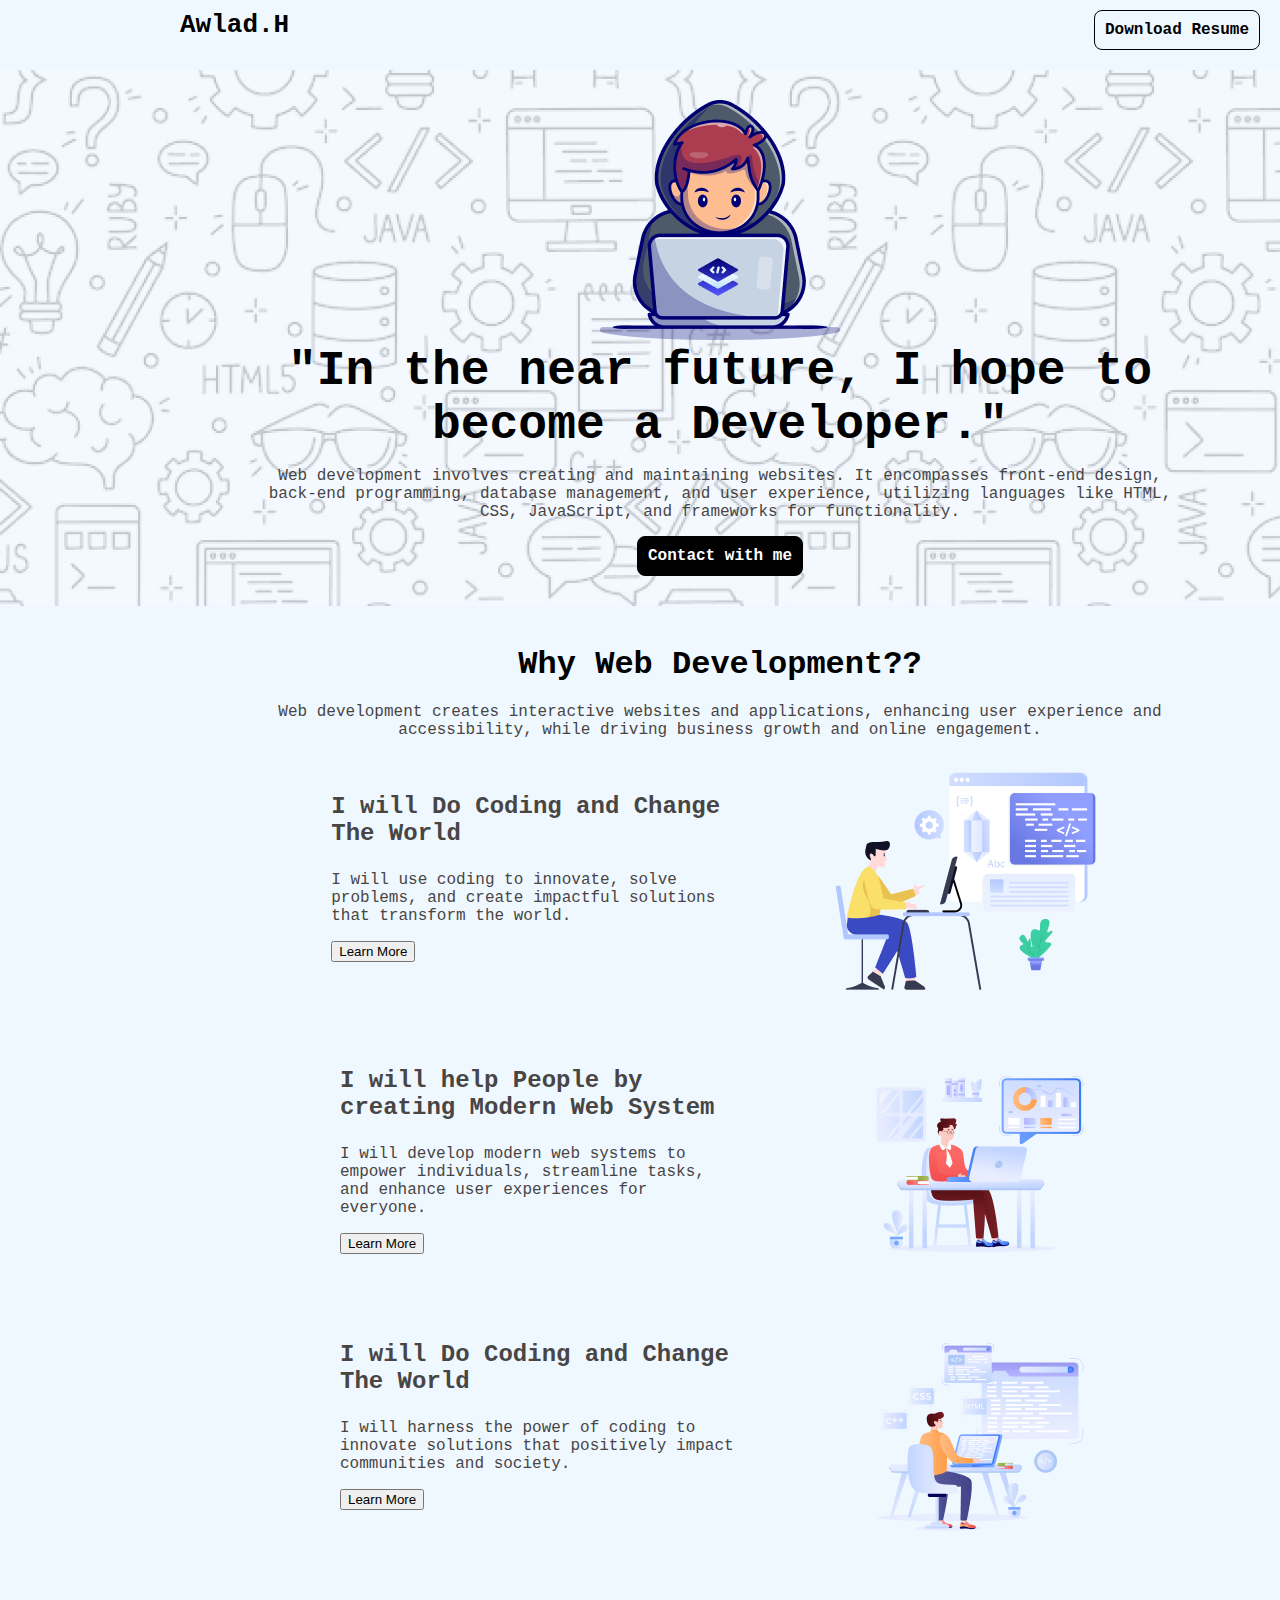
==== index.html @ ae124058 "WhyWebDevelopment complete" ====
<!DOCTYPE html>
<html lang="en">

<head>
    <meta charset="UTF-8">
    <meta name="viewport" content="width=device-width, initial-scale=1.0">
    <link rel="stylesheet" href="style.css">
    <link rel="icon" type="x-icon" href="assets/Group.png">
    <title>Challange Begin</title>
</head>

<body>
    <!-- Nav bar start -->
    <nav>
        <div class="awlad">
            Awlad.H
        </div>
        <div>
            <button class="down-res">
                Download Resume
            </button>
        </div>
    </nav>
    <!-- Navbar end -->
    <!-- Banner section start -->
    <section class="banner">
        <div>
            <img src="assets/Group.png" alt="A boy with a laptop">
        </div>
        <div class="text">
            <div class="future">
                "In the near future, I hope to become a Developer."
            </div>
            <br>
            <div class="description">
                Web development involves creating and maintaining websites. It encompasses front-end design, back-end
                programming, database management, and user experience, utilizing languages like HTML, CSS, JavaScript,
                and frameworks for functionality.
            </div>
            <br>
            <div>
                <button class="con-btn">
                    <a href="#">
                        Contact with me
                    </a>
                </button>
            </div>
        </div>
    </section>
    <!-- Banner section end -->

    <!-- Why Web Development?? start -->
    <section class="WhyWebDevelopment">
        <div class="textOne">
            <div class="wwd">
                Why Web Development??
            </div>
            <div class="wwd-desc">
                Web development creates interactive websites and applications, enhancing user experience and
                accessibility, while driving business growth and online engagement.
            </div>
        </div>
        <div class="titleCard">
            <div class="textCard">
                <p class="title-text1">
                    I will Do Coding and Change The World
                </p>
                <p class="title-text2">
                    I will use coding to innovate, solve problems, and create impactful solutions that transform the
                    world.
                </p>
                <button>
                    Learn More
                </button>
            </div>
            <div>
                <img src="assets/Layer_1.png" alt="">
            </div>
        </div>
        <div class="titleCard">
            <div class="textCard">
                <p class="title-text1">
                    I will help People by creating Modern Web System
                </p>
                <p class="title-text2">
                    I will develop modern web systems to empower individuals, streamline tasks, and enhance user
                    experiences for everyone.
                </p>
                <button>
                    Learn More
                </button>
            </div>
            <div>
                <img src="assets/Group 3.png" alt="">
            </div>
        </div>
        <div class="titleCard">
            <div class="textCard">
                <p class="title-text1">
                    I will Do Coding and Change The World
                </p>
                <p class="title-text2">
                    I will harness the power of coding to innovate solutions that positively impact communities and
                    society.
                </p>
                <button>
                    Learn More
                </button>
            </div>
            <div>
                <img src="assets/Group 4.png" alt="">
            </div>
        </div>
    </section>
    <!-- Why Web Development?? end -->

</body>

</html>
---- style.css ----
/* font family */
@import url('https://fonts.googleapis.com/css2?family=Azeret+Mono:ital,wght@0,100..900;1,100..900&display=swap');

body {
    background-color: aliceblue;
    margin: auto;
    width: 1440px;
    height: auto;
    font-family: monospace;
    color: rgb(72, 69, 69);

}
a{
    text-decoration: none;
    color: white;
}


/* Nav start */
nav {
    padding-top: 10px;
    padding-bottom: 10px;
    width: 1080px;
    height: 50px;
    display: flex;
    justify-content: space-between;
    justify-self: center;
    margin: auto;
}
.awlad {
    font-family: monospace;
    font-weight: 800;
    font-size: xx-large;
    color: black;
}
.down-res {
    border: none;
    font-family: monospace;
    font-weight: 600;
    font-size: large;
    background: none;
    border: 1px solid black;
    padding: 10px;
    border-radius: 8px;
}


/* bannet start */
.banner{
    background: url(assets/Hero-bg.png);
    text-align: center;
    padding: 30px;
}
.future{
    font-weight: 800;
    font-size: 48px;
    color: black;
}
.description{
    font-size: 16px;
    font-weight: 400;
}
.text{
    padding-left: 220px;
    padding-right: 220px;
    font-family: monospace;
}
.con-btn{
    font-family: monospace;
    font-weight: 600;
    font-size: large;
    background: black;
    border: 1px solid black;
    padding: 10px;
    border-radius: 8px;
    color: white;
}


/* Why Web Development start*/
.WhyWebDevelopment{
    text-align: center;
    padding: 40px;
}
.wwd{
    font-weight: 900;
    font-size: 32px;
    color: black;
}
.wwd-desc{
    font-size: 16px;
    font-weight: 400;
    padding-top: 20px;
    padding-left: 220px;
    padding-right: 220px;
}
.titleCard{
    display: flex;
    justify-content: space-around;
    padding-top: 30px;
    padding-left: 240px;
    padding-right: 240px;
}
.textCard{
    width: 400px;
    text-align: start;
}
.title-text1{
    font-size: 24px;
    font-weight: bold;
}
.title-text2{
    font-weight: 400;
    font-size: 16px;
}


/*  */
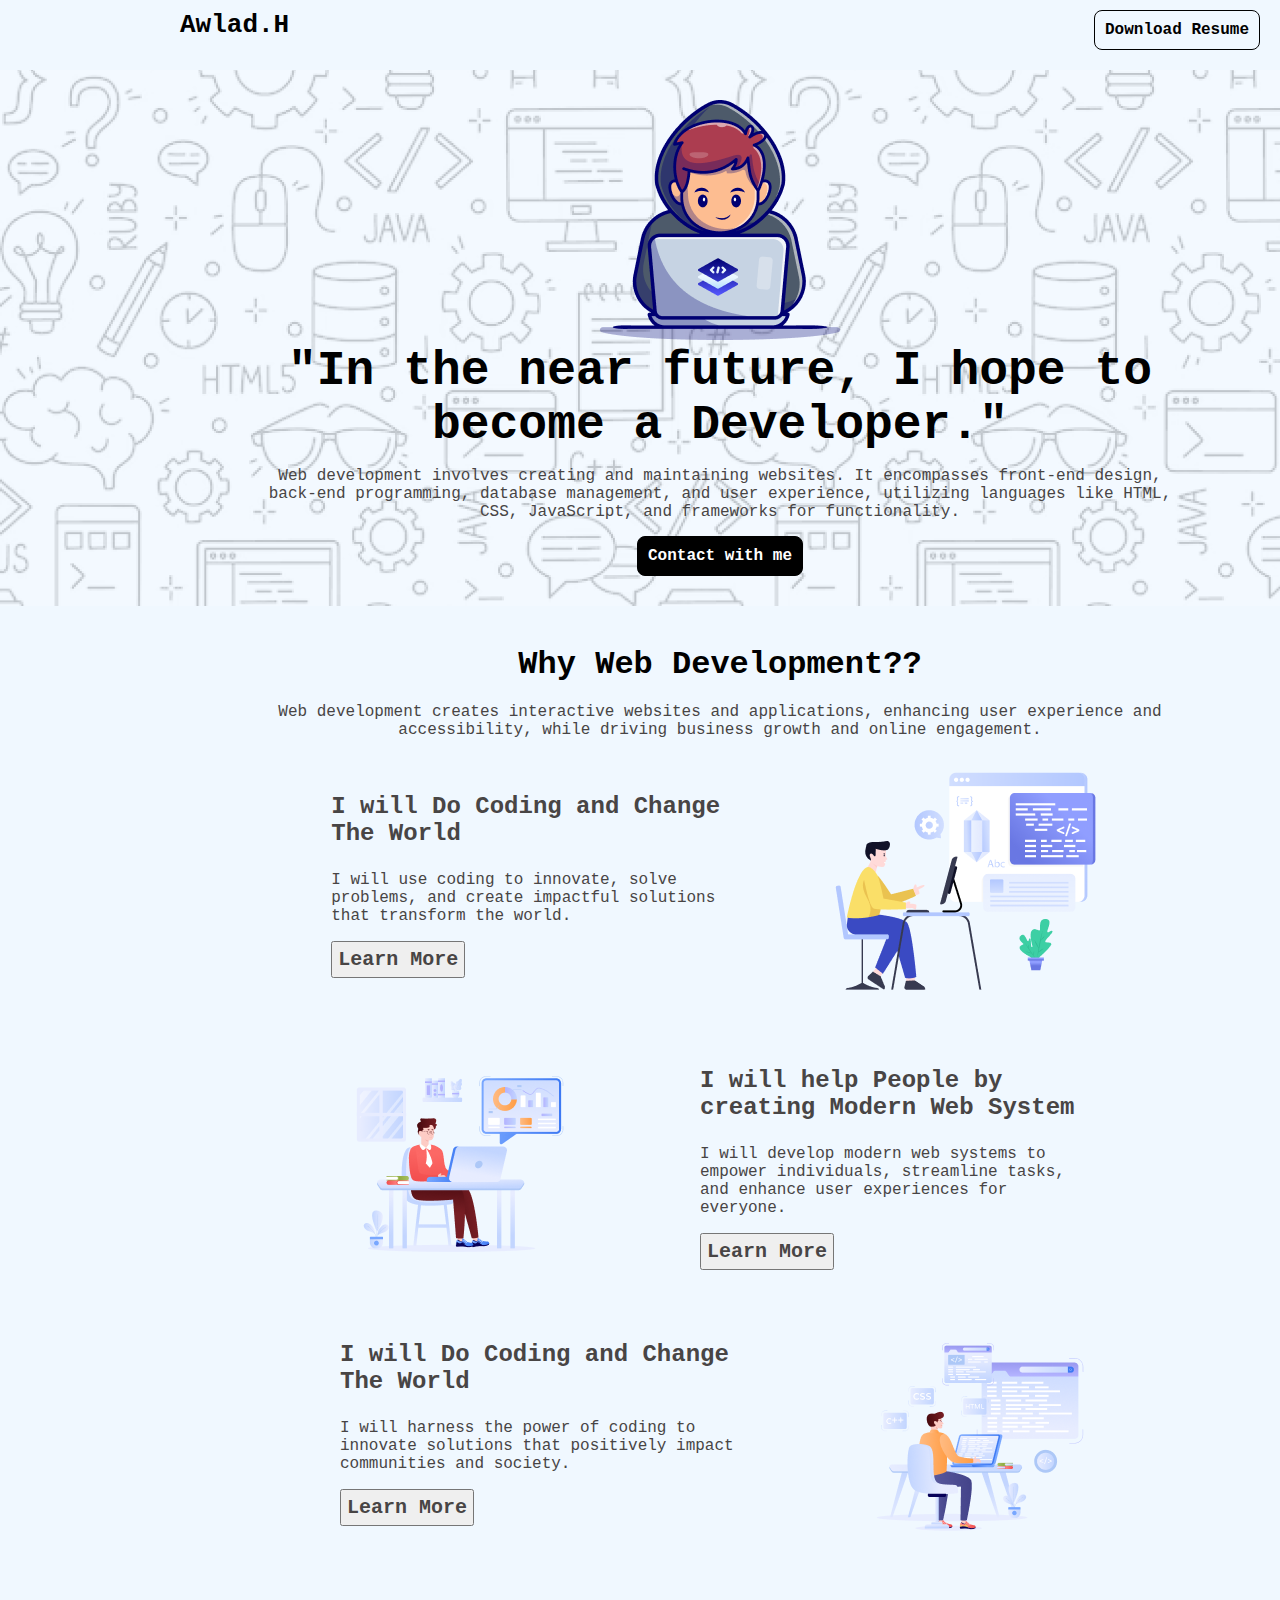
==== commit 9d2871bc: "WhyWebDevelopment complete" ====
--- a/index.html
+++ b/index.html
@@ -69,7 +69,7 @@
                     I will use coding to innovate, solve problems, and create impactful solutions that transform the
                     world.
                 </p>
-                <button>
+                <button class="learnMore">
                     Learn More
                 </button>
             </div>
@@ -78,6 +78,9 @@
             </div>
         </div>
         <div class="titleCard">
+            <div>
+                <img src="assets/Group 3.png" alt="">
+            </div>
             <div class="textCard">
                 <p class="title-text1">
                     I will help People by creating Modern Web System
@@ -86,12 +89,9 @@
                     I will develop modern web systems to empower individuals, streamline tasks, and enhance user
                     experiences for everyone.
                 </p>
-                <button>
+                <button class="learnMore">
                     Learn More
                 </button>
-            </div>
-            <div>
-                <img src="assets/Group 3.png" alt="">
             </div>
         </div>
         <div class="titleCard">
@@ -103,7 +103,7 @@
                     I will harness the power of coding to innovate solutions that positively impact communities and
                     society.
                 </p>
-                <button>
+                <button class="learnMore">
                     Learn More
                 </button>
             </div>
--- a/style.css
+++ b/style.css
@@ -8,7 +8,6 @@
     height: auto;
     font-family: monospace;
     color: rgb(72, 69, 69);
-
 }
 a{
     text-decoration: none;
@@ -113,6 +112,13 @@
     font-weight: 400;
     font-size: 16px;
 }
+.learnMore{
+    padding: 5px;
+    font-size: 20px;
+    font-weight: 600;
+    color: rgb(72, 69, 69);
+    font-family: monospace;
+}
 
 
 /*  */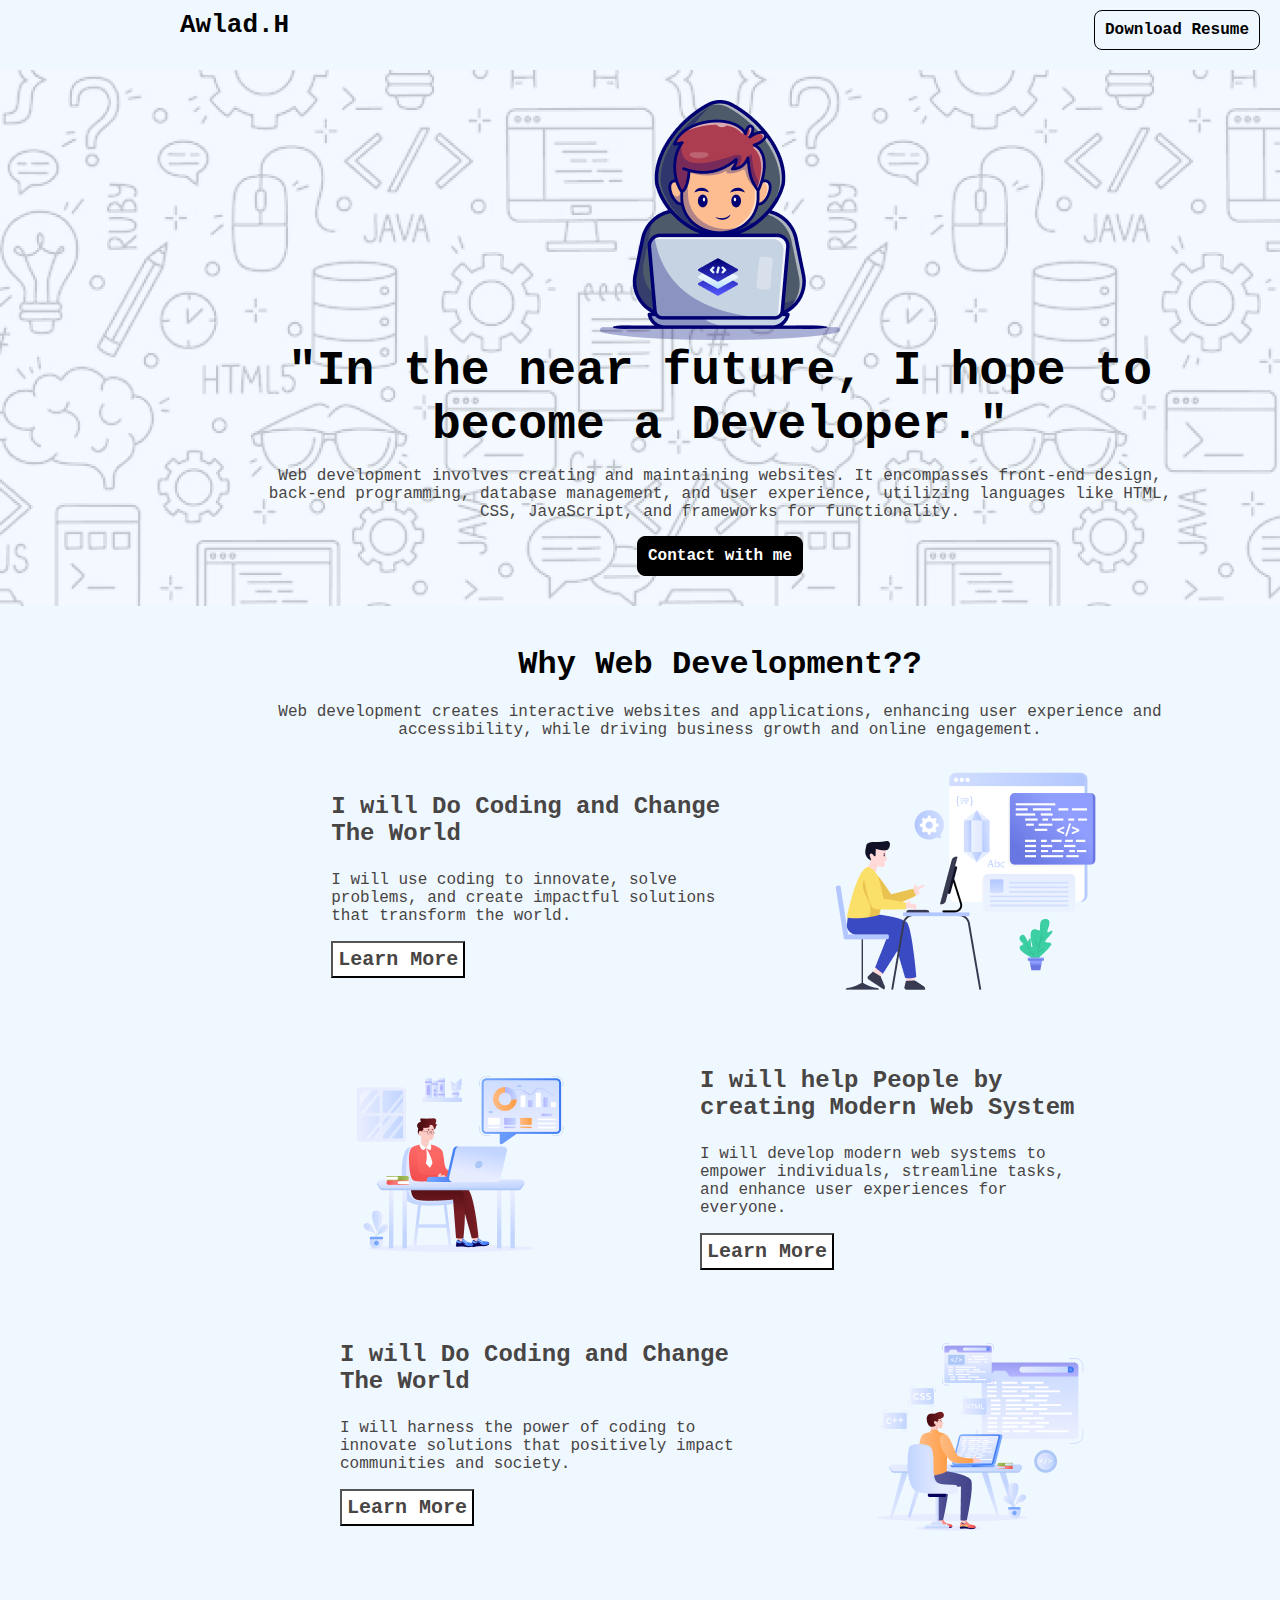
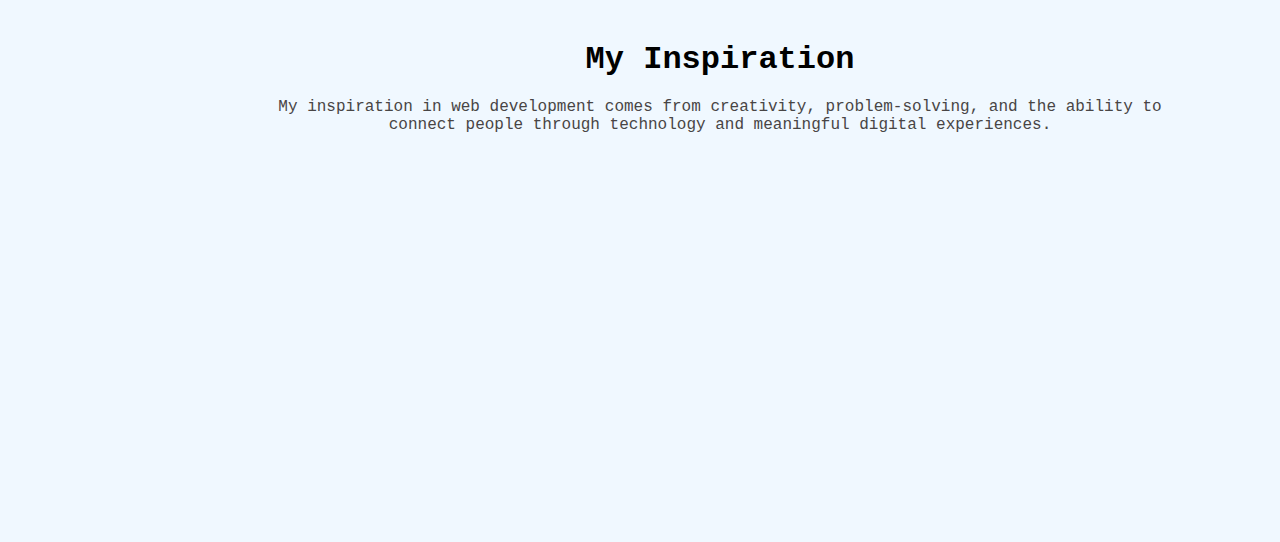
==== commit ff31a0c9: "My Inspiration complete" ====
--- a/index.html
+++ b/index.html
@@ -114,6 +114,23 @@
     </section>
     <!-- Why Web Development?? end -->
 
+    <!-- My Inspiration start -->
+    <section class="WhyWebDevelopment">
+        <div class="textOne">
+            <div class="wwd">
+                My Inspiration
+            </div>
+            <div class="wwd-desc">
+                My inspiration in web development comes from creativity, problem-solving, and the ability to connect
+                people through technology and meaningful digital experiences.
+            </div>
+        </div>
+        <div class="video">
+            <iframe width="560" height="315" src="https://www.youtube.com/embed/5O5e0nnVulY?si=hA4VVkb2XfGZsvYY" title="YouTube video player" frameborder="0" allow="accelerometer; autoplay; clipboard-write; encrypted-media; gyroscope; picture-in-picture; web-share" referrerpolicy="strict-origin-when-cross-origin" allowfullscreen></iframe>
+        </div>
+    </section>
+    <!-- My Inspiration end -->
+
 </body>
 
 </html>--- a/style.css
+++ b/style.css
@@ -118,7 +118,14 @@
     font-weight: 600;
     color: rgb(72, 69, 69);
     font-family: monospace;
+    background-color: white;
 }
 
 
-/*  */+/* My Inspiration start */
+.video{
+    padding: 20px;
+    border-radius: 3px;
+    width: auto;
+    height: auto;
+}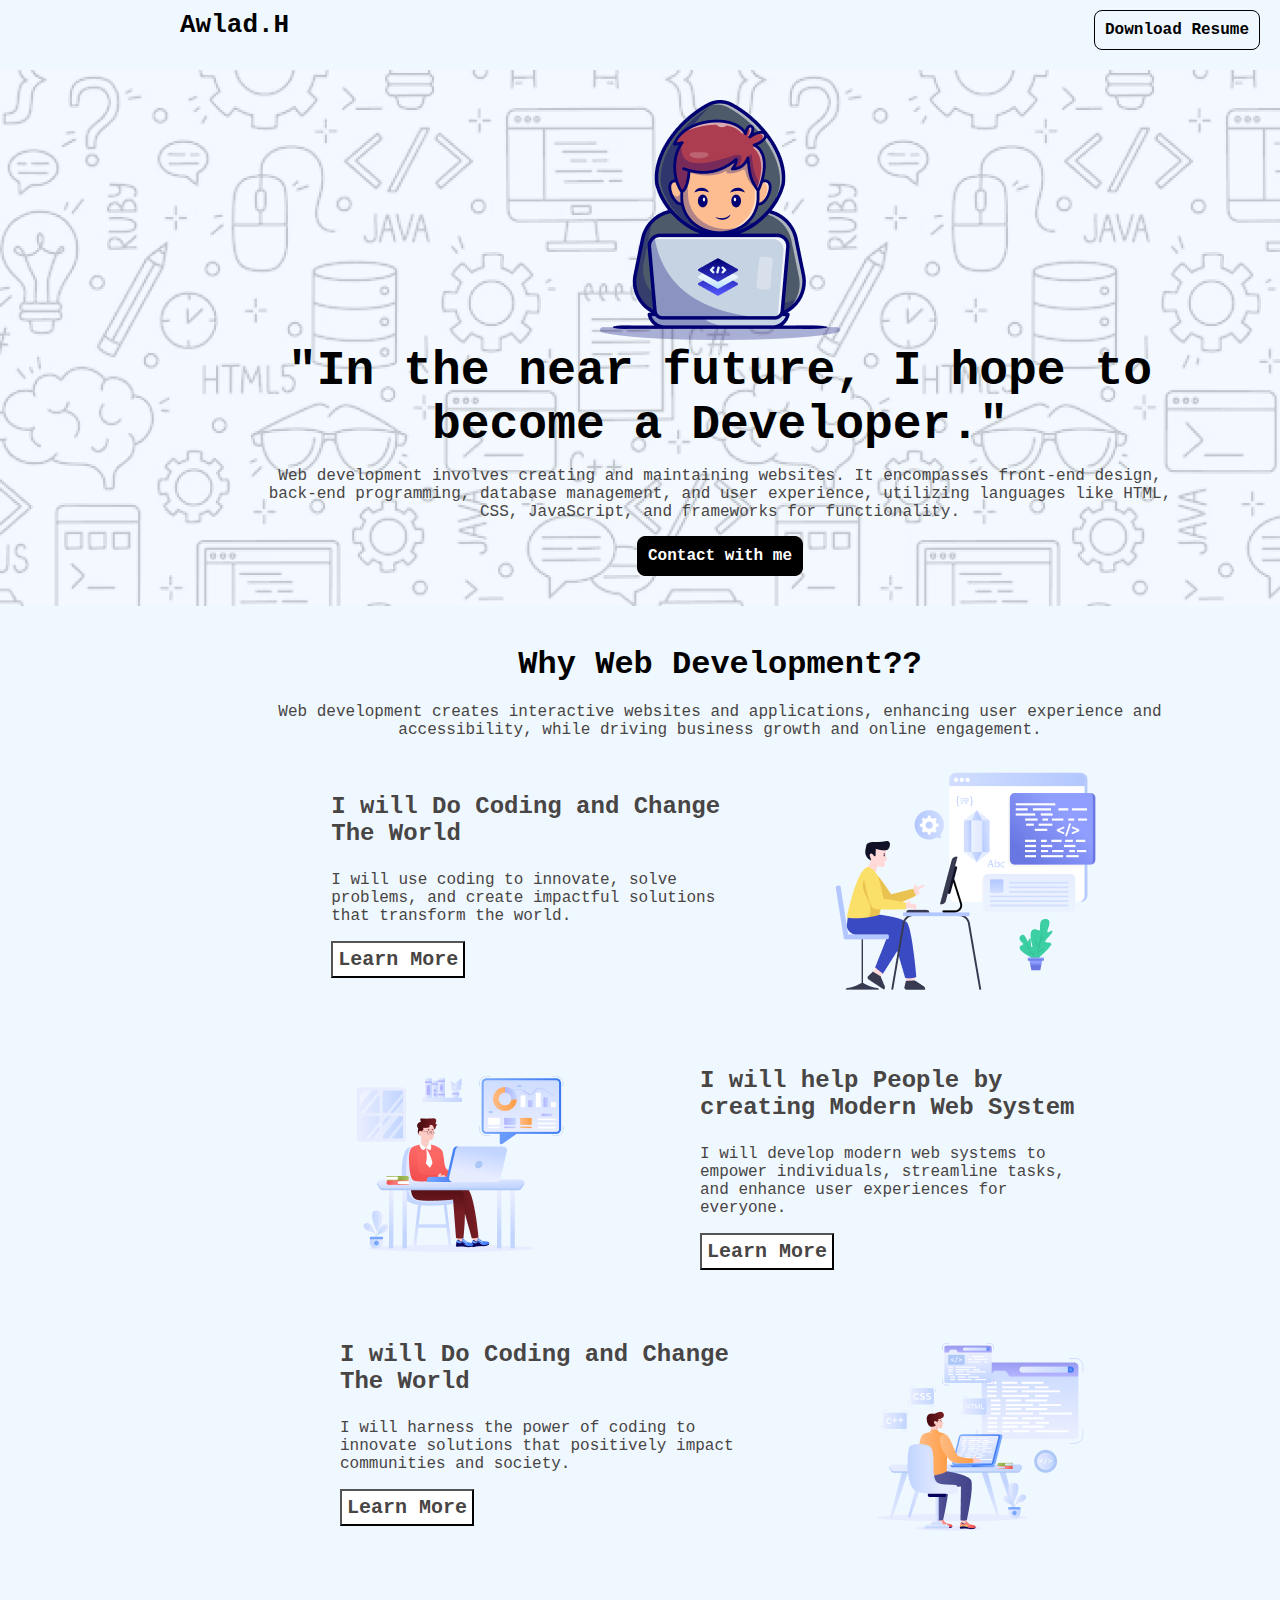
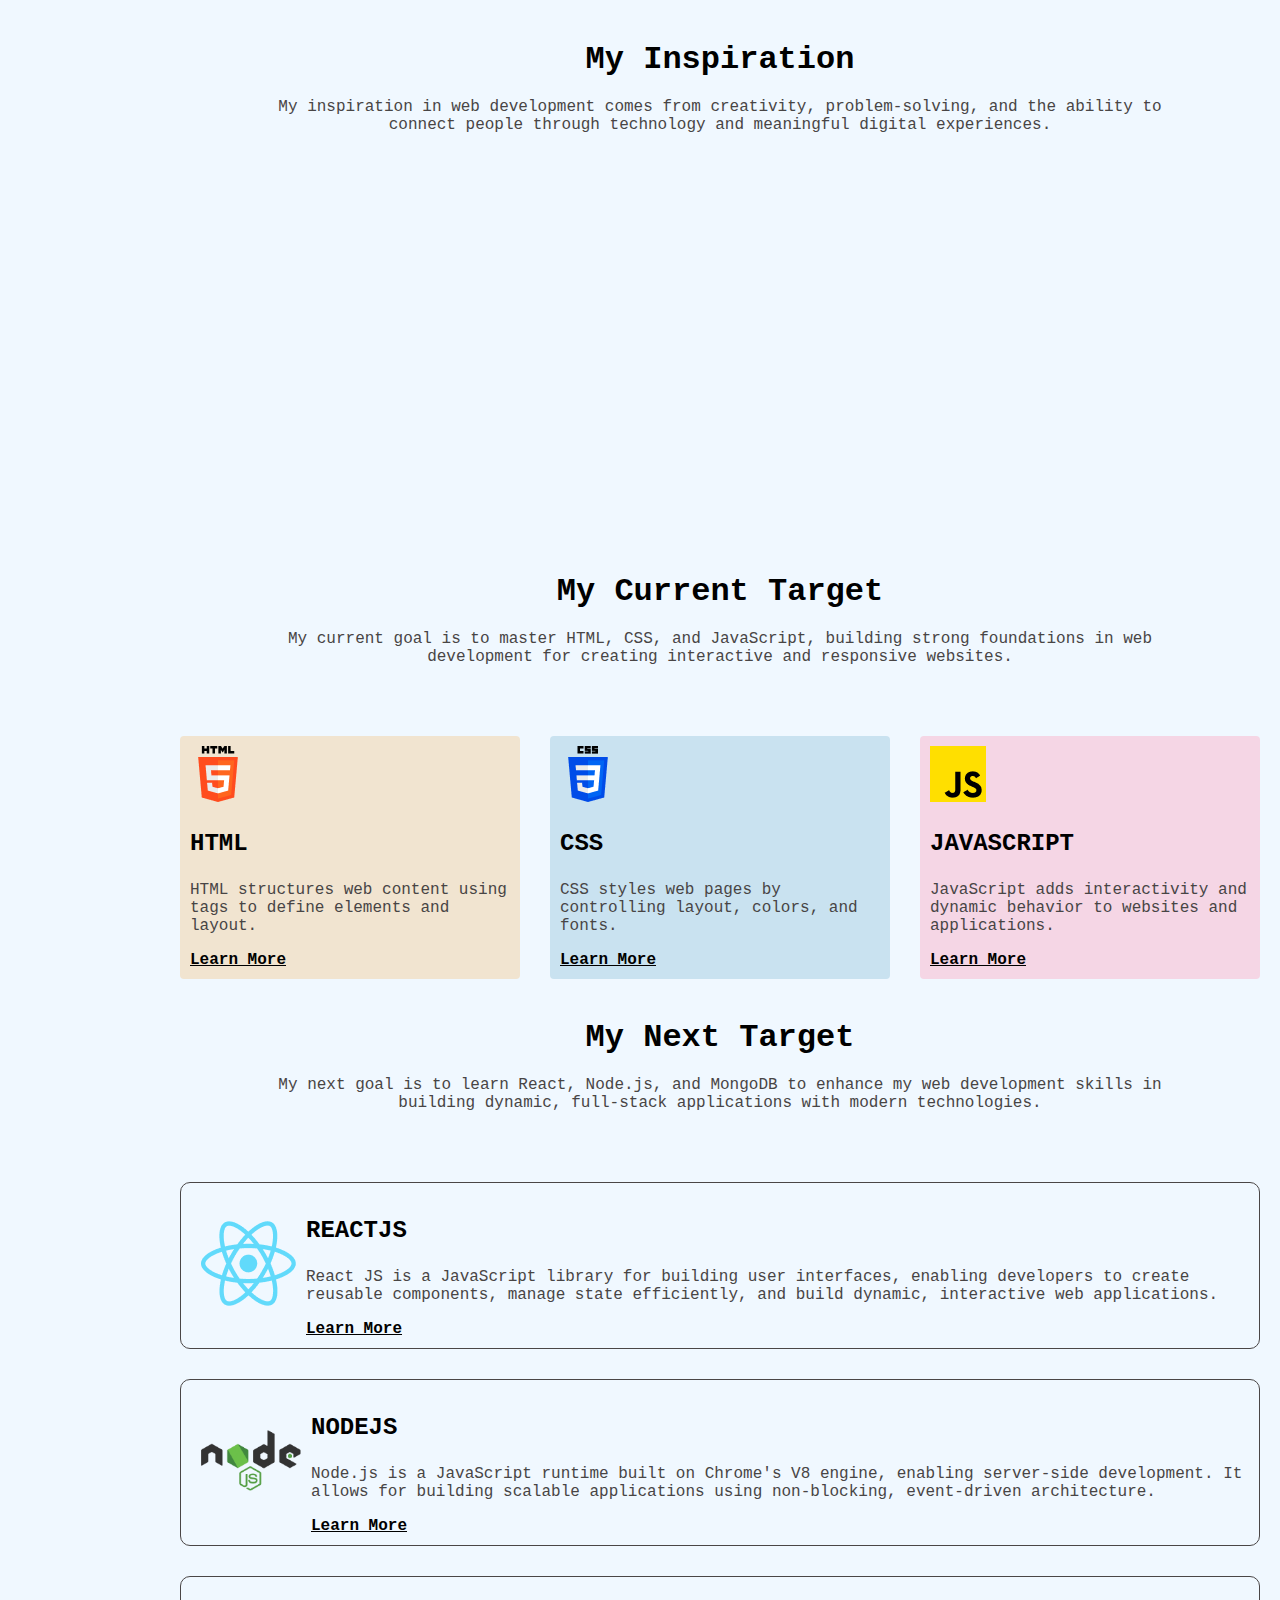
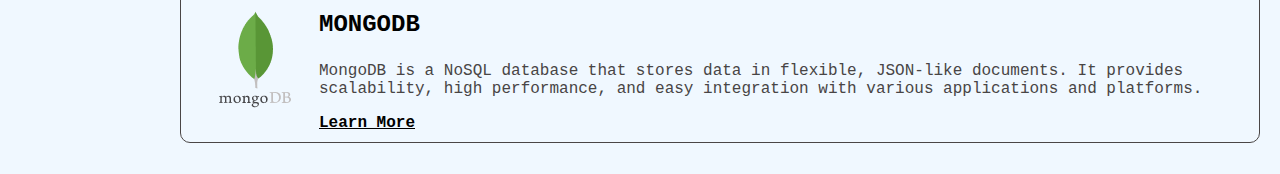
==== commit bb27f37a: "My next target complete" ====
--- a/index.html
+++ b/index.html
@@ -126,11 +126,125 @@
             </div>
         </div>
         <div class="video">
-            <iframe width="560" height="315" src="https://www.youtube.com/embed/5O5e0nnVulY?si=hA4VVkb2XfGZsvYY" title="YouTube video player" frameborder="0" allow="accelerometer; autoplay; clipboard-write; encrypted-media; gyroscope; picture-in-picture; web-share" referrerpolicy="strict-origin-when-cross-origin" allowfullscreen></iframe>
+            <iframe width="560" height="315" src="https://www.youtube.com/embed/5O5e0nnVulY?si=hA4VVkb2XfGZsvYY"
+                title="YouTube video player" frameborder="0"
+                allow="accelerometer; autoplay; clipboard-write; encrypted-media; gyroscope; picture-in-picture; web-share"
+                referrerpolicy="strict-origin-when-cross-origin" allowfullscreen></iframe>
         </div>
     </section>
     <!-- My Inspiration end -->
 
+    <!-- My current targets start -->
+    <section class="WhyWebDevelopment">
+        <div>
+            <div class="textOne">
+                <div class="wwd">
+                    My Current Target
+                </div>
+                <div class="wwd-desc">
+                    My current goal is to master HTML, CSS, and JavaScript, building strong foundations in web
+                    development for creating interactive and responsive websites.
+                </div>
+            </div>
+        </div>
+        <br><br>
+    </section>
+    <section class="lang-card-container">
+            <div class="lang-card" style="background-color: rgb(241, 228, 208);">
+                <img src="assets/html.png" alt="html logo">
+                <p class="title">
+                    HTML
+                </p>
+                <p class="title-desc">
+                    HTML structures web content using tags to define elements and layout.
+                </p>
+                <a href="#" class="link">Learn More</a>
+            </div>
+            <div class="lang-card" style="background-color: rgb(201, 226, 240);">
+                <img src="assets/css.png" alt="css logo">
+                <p class="title">
+                    CSS
+                </p>
+                <p class="title-desc">
+                    CSS styles web pages by controlling layout, colors, and fonts.
+                </p>
+                <a href="#" class="link">Learn More</a>
+            </div>
+            <div class="lang-card" style="background-color: rgb(245, 214, 229);">
+                <img src="assets/js.png" alt="html logo">
+                <p class="title">
+                    JAVASCRIPT
+                </p>
+                <p class="title-desc">
+                    JavaScript adds interactivity and dynamic behavior to websites and applications.
+                </p>
+                <a href="#" class="link">Learn More</a>
+            </div>
+    </section>
+    <!-- My current targets end -->
+
+    <!-- My Next Target start -->
+    <section class="WhyWebDevelopment">
+        <div>
+            <div class="textOne">
+                <div class="wwd">
+                    My Next Target
+                </div>
+                <div class="wwd-desc">
+                    My next goal is to learn React, Node.js, and MongoDB to enhance my web development skills in building dynamic, full-stack applications with modern technologies.
+                </div>
+            </div>
+        </div>
+        <br><br>
+    </section>
+    <section class="frameowrk-container">
+        <div class="frame-work">
+            <div>
+                <img src="assets/react.png" alt="React Logo" style="padding: 10px;">
+            </div>
+            <div>
+                <p class="title">
+                    REACTJS
+                </p>
+                <p class="title-desc">
+                    React JS is a JavaScript library for building user interfaces, enabling developers to create reusable components, manage state efficiently, and build dynamic, interactive web applications.
+                </p>
+                <a href="#" class="link">Learn More</a>
+            </div>
+        </div>
+        <br> <br>
+        <div class="frame-work">
+            <div>
+                <img src="assets/nodejs.png" alt="React Logo" class="frame-work-logo">
+            </div>
+            <div>
+                <p class="title">
+                    NODEJS
+                </p>
+                <p class="title-desc">
+                    Node.js is a JavaScript runtime built on Chrome's V8 engine, enabling server-side development. It allows for building scalable applications using non-blocking, event-driven architecture.
+                </p>
+                <a href="#" class="link">Learn More</a>
+            </div>
+        </div>
+        <br><br>
+        <div class="frame-work">
+            <div>
+                <img src="assets/mongodb.png" alt="React Logo" style="padding: 10px;">
+            </div>
+            <div>
+                <p class="title">
+                    MONGODB
+                </p>
+                <p class="title-desc">
+                    MongoDB is a NoSQL database that stores data in flexible, JSON-like documents. It provides scalability, high performance, and easy integration with various applications and platforms.
+                </p>
+                <a href="#" class="link">Learn More</a>
+            </div>
+        </div>
+    </section>
+    <!-- My Next Target end -->
+
 </body>
 
 </html>--- a/style.css
+++ b/style.css
@@ -9,7 +9,8 @@
     font-family: monospace;
     color: rgb(72, 69, 69);
 }
-a{
+
+a {
     text-decoration: none;
     color: white;
 }
@@ -26,12 +27,14 @@
     justify-self: center;
     margin: auto;
 }
+
 .awlad {
     font-family: monospace;
     font-weight: 800;
     font-size: xx-large;
     color: black;
 }
+
 .down-res {
     border: none;
     font-family: monospace;
@@ -45,26 +48,30 @@
 
 
 /* bannet start */
-.banner{
+.banner {
     background: url(assets/Hero-bg.png);
     text-align: center;
     padding: 30px;
 }
-.future{
+
+.future {
     font-weight: 800;
     font-size: 48px;
     color: black;
 }
-.description{
-    font-size: 16px;
-    font-weight: 400;
-}
-.text{
+
+.description {
+    font-size: 16px;
+    font-weight: 400;
+}
+
+.text {
     padding-left: 220px;
     padding-right: 220px;
     font-family: monospace;
 }
-.con-btn{
+
+.con-btn {
     font-family: monospace;
     font-weight: 600;
     font-size: large;
@@ -77,42 +84,49 @@
 
 
 /* Why Web Development start*/
-.WhyWebDevelopment{
+.WhyWebDevelopment {
     text-align: center;
     padding: 40px;
 }
-.wwd{
+
+.wwd {
     font-weight: 900;
     font-size: 32px;
     color: black;
 }
-.wwd-desc{
+
+.wwd-desc {
     font-size: 16px;
     font-weight: 400;
     padding-top: 20px;
     padding-left: 220px;
     padding-right: 220px;
 }
-.titleCard{
+
+.titleCard {
     display: flex;
     justify-content: space-around;
     padding-top: 30px;
     padding-left: 240px;
     padding-right: 240px;
 }
-.textCard{
+
+.textCard {
     width: 400px;
     text-align: start;
 }
-.title-text1{
+
+.title-text1 {
     font-size: 24px;
     font-weight: bold;
 }
-.title-text2{
-    font-weight: 400;
-    font-size: 16px;
-}
-.learnMore{
+
+.title-text2 {
+    font-weight: 400;
+    font-size: 16px;
+}
+
+.learnMore {
     padding: 5px;
     font-size: 20px;
     font-weight: 600;
@@ -123,9 +137,66 @@
 
 
 /* My Inspiration start */
-.video{
+.video {
     padding: 20px;
     border-radius: 3px;
     width: auto;
     height: auto;
+}
+
+
+/* Target start */
+.lang-card {
+    width: 320px;
+    text-align: start;
+    padding: 10px;
+    border-radius: 4px;
+}
+
+.link {
+    text-decoration: underline;
+    color: black;
+    font-size: 16px;
+    font-weight: 600;
+}
+
+.title {
+    font-size: 24px;
+    font-weight: 900;
+    color: black;
+}
+
+.title-desc {
+    font-size: 16px;
+    font-weight: 400;
+}
+
+.lang-card-container {
+    display: flex;
+    flex-direction: row;
+    justify-content: space-between;
+    width: 1080px;
+    margin: auto;
+}
+
+/* My next target start */
+.frameowrk-container{
+    width: 1080px;
+    height: auto;
+    margin: auto;
+}
+.frame-work{
+    border: 1px solid rgb(74, 70, 70);
+    border-radius: 10px;
+    padding: 10px;
+    display: flex;
+    flex-direction: row;
+    justify-content: space-between;
+    align-items: center;
+    margin: auto;
+}
+.frame-work-logo{
+    padding: 10px;
+    width: 100px;
+    height: auto;
 }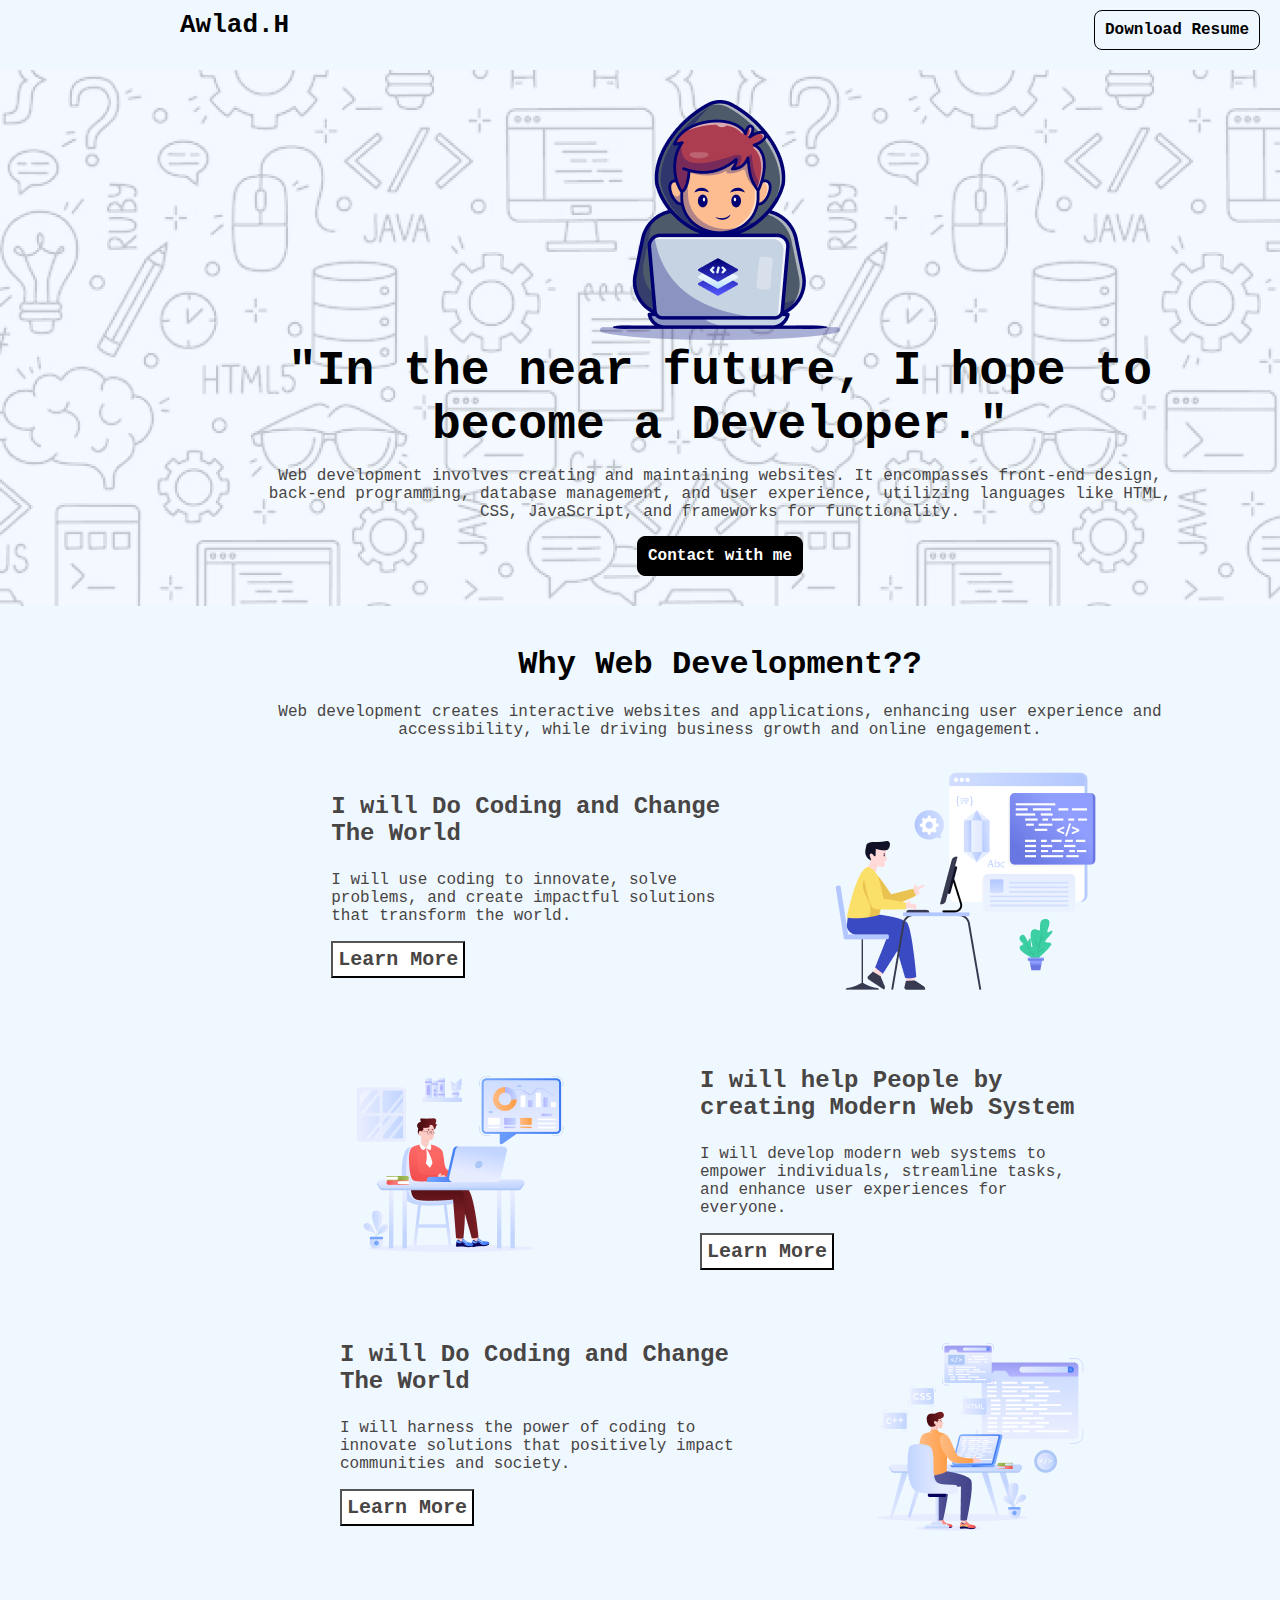
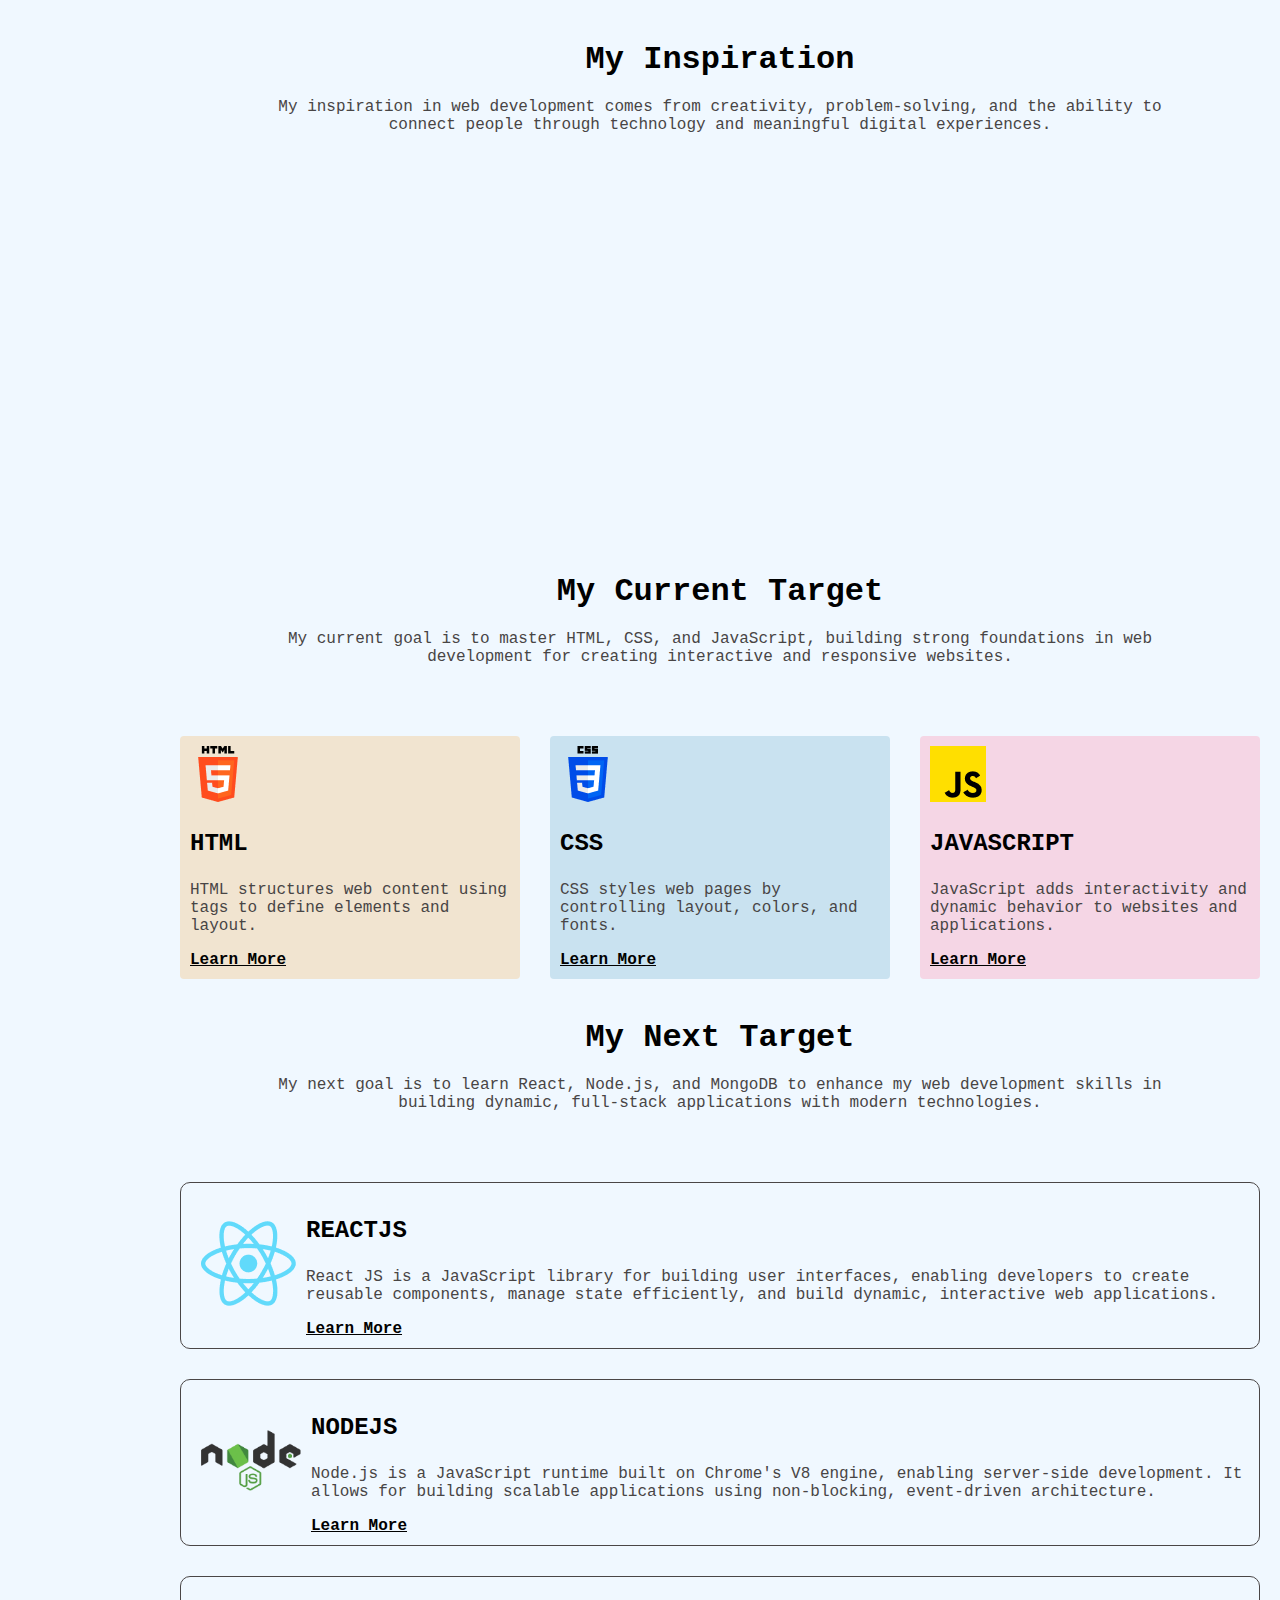
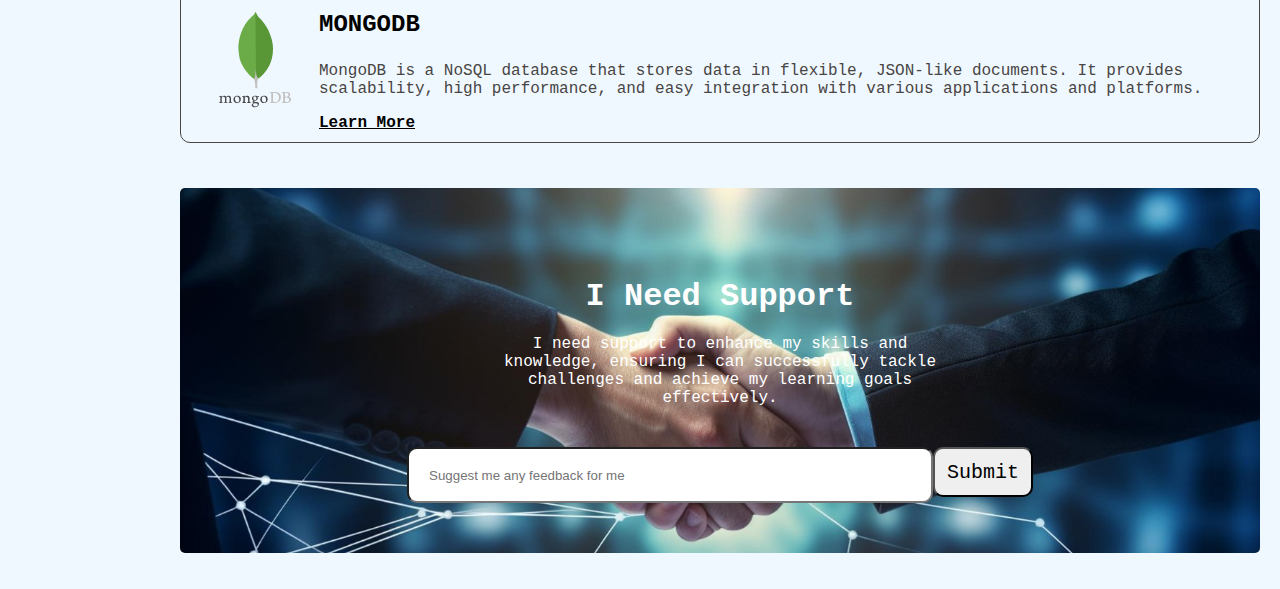
==== commit 9e86b585: "support complete" ====
--- a/index.html
+++ b/index.html
@@ -150,36 +150,36 @@
         <br><br>
     </section>
     <section class="lang-card-container">
-            <div class="lang-card" style="background-color: rgb(241, 228, 208);">
-                <img src="assets/html.png" alt="html logo">
-                <p class="title">
-                    HTML
-                </p>
-                <p class="title-desc">
-                    HTML structures web content using tags to define elements and layout.
-                </p>
-                <a href="#" class="link">Learn More</a>
-            </div>
-            <div class="lang-card" style="background-color: rgb(201, 226, 240);">
-                <img src="assets/css.png" alt="css logo">
-                <p class="title">
-                    CSS
-                </p>
-                <p class="title-desc">
-                    CSS styles web pages by controlling layout, colors, and fonts.
-                </p>
-                <a href="#" class="link">Learn More</a>
-            </div>
-            <div class="lang-card" style="background-color: rgb(245, 214, 229);">
-                <img src="assets/js.png" alt="html logo">
-                <p class="title">
-                    JAVASCRIPT
-                </p>
-                <p class="title-desc">
-                    JavaScript adds interactivity and dynamic behavior to websites and applications.
-                </p>
-                <a href="#" class="link">Learn More</a>
-            </div>
+        <div class="lang-card" style="background-color: rgb(241, 228, 208);">
+            <img src="assets/html.png" alt="html logo">
+            <p class="title">
+                HTML
+            </p>
+            <p class="title-desc">
+                HTML structures web content using tags to define elements and layout.
+            </p>
+            <a href="#" class="link">Learn More</a>
+        </div>
+        <div class="lang-card" style="background-color: rgb(201, 226, 240);">
+            <img src="assets/css.png" alt="css logo">
+            <p class="title">
+                CSS
+            </p>
+            <p class="title-desc">
+                CSS styles web pages by controlling layout, colors, and fonts.
+            </p>
+            <a href="#" class="link">Learn More</a>
+        </div>
+        <div class="lang-card" style="background-color: rgb(245, 214, 229);">
+            <img src="assets/js.png" alt="html logo">
+            <p class="title">
+                JAVASCRIPT
+            </p>
+            <p class="title-desc">
+                JavaScript adds interactivity and dynamic behavior to websites and applications.
+            </p>
+            <a href="#" class="link">Learn More</a>
+        </div>
     </section>
     <!-- My current targets end -->
 
@@ -191,7 +191,8 @@
                     My Next Target
                 </div>
                 <div class="wwd-desc">
-                    My next goal is to learn React, Node.js, and MongoDB to enhance my web development skills in building dynamic, full-stack applications with modern technologies.
+                    My next goal is to learn React, Node.js, and MongoDB to enhance my web development skills in
+                    building dynamic, full-stack applications with modern technologies.
                 </div>
             </div>
         </div>
@@ -207,7 +208,8 @@
                     REACTJS
                 </p>
                 <p class="title-desc">
-                    React JS is a JavaScript library for building user interfaces, enabling developers to create reusable components, manage state efficiently, and build dynamic, interactive web applications.
+                    React JS is a JavaScript library for building user interfaces, enabling developers to create
+                    reusable components, manage state efficiently, and build dynamic, interactive web applications.
                 </p>
                 <a href="#" class="link">Learn More</a>
             </div>
@@ -222,7 +224,8 @@
                     NODEJS
                 </p>
                 <p class="title-desc">
-                    Node.js is a JavaScript runtime built on Chrome's V8 engine, enabling server-side development. It allows for building scalable applications using non-blocking, event-driven architecture.
+                    Node.js is a JavaScript runtime built on Chrome's V8 engine, enabling server-side development. It
+                    allows for building scalable applications using non-blocking, event-driven architecture.
                 </p>
                 <a href="#" class="link">Learn More</a>
             </div>
@@ -237,14 +240,34 @@
                     MONGODB
                 </p>
                 <p class="title-desc">
-                    MongoDB is a NoSQL database that stores data in flexible, JSON-like documents. It provides scalability, high performance, and easy integration with various applications and platforms.
+                    MongoDB is a NoSQL database that stores data in flexible, JSON-like documents. It provides
+                    scalability, high performance, and easy integration with various applications and platforms.
                 </p>
                 <a href="#" class="link">Learn More</a>
             </div>
         </div>
     </section>
     <!-- My Next Target end -->
-
+<br><br><br>
+    <!-- support section start -->
+    <section class="support">
+        <section class="WhyWebDevelopment">
+            <div class="textOne">
+                <div class="wwd" style="color: white;">
+                    I Need Support
+                </div>
+                <div class="wwd-desc" style="color: white;">
+                    I need support to enhance my skills and knowledge, ensuring I can successfully tackle
+                    challenges and achieve my learning goals effectively.
+                </div>
+            </div>
+        </section>
+        <div class="input-div">
+            <input type="text" placeholder="Suggest me any feedback for me" style="width: 500px; height: 50px; border-radius: 10px; padding-left: 20px;">
+            <button style=" width: 100px; height: 50px; border-radius: 10px; font-size: 20px; font-weight: 600px; font-family: monospace;">Submit</button>
+        </div>
+    </section>
+    <!-- support section end -->
 </body>
 
 </html>--- a/style.css
+++ b/style.css
@@ -199,4 +199,20 @@
     padding: 10px;
     width: 100px;
     height: auto;
+}
+
+/* support start */
+.support{
+    background: url(assets/handshake.jpg);
+    background-repeat: no-repeat;
+    background-size: cover;
+    width: 980px;
+    margin: auto;
+    border-radius: 5px;
+    padding: 50px;
+}
+.input-div{
+    display: flex;
+    flex-direction: row;
+    justify-content: center;
 }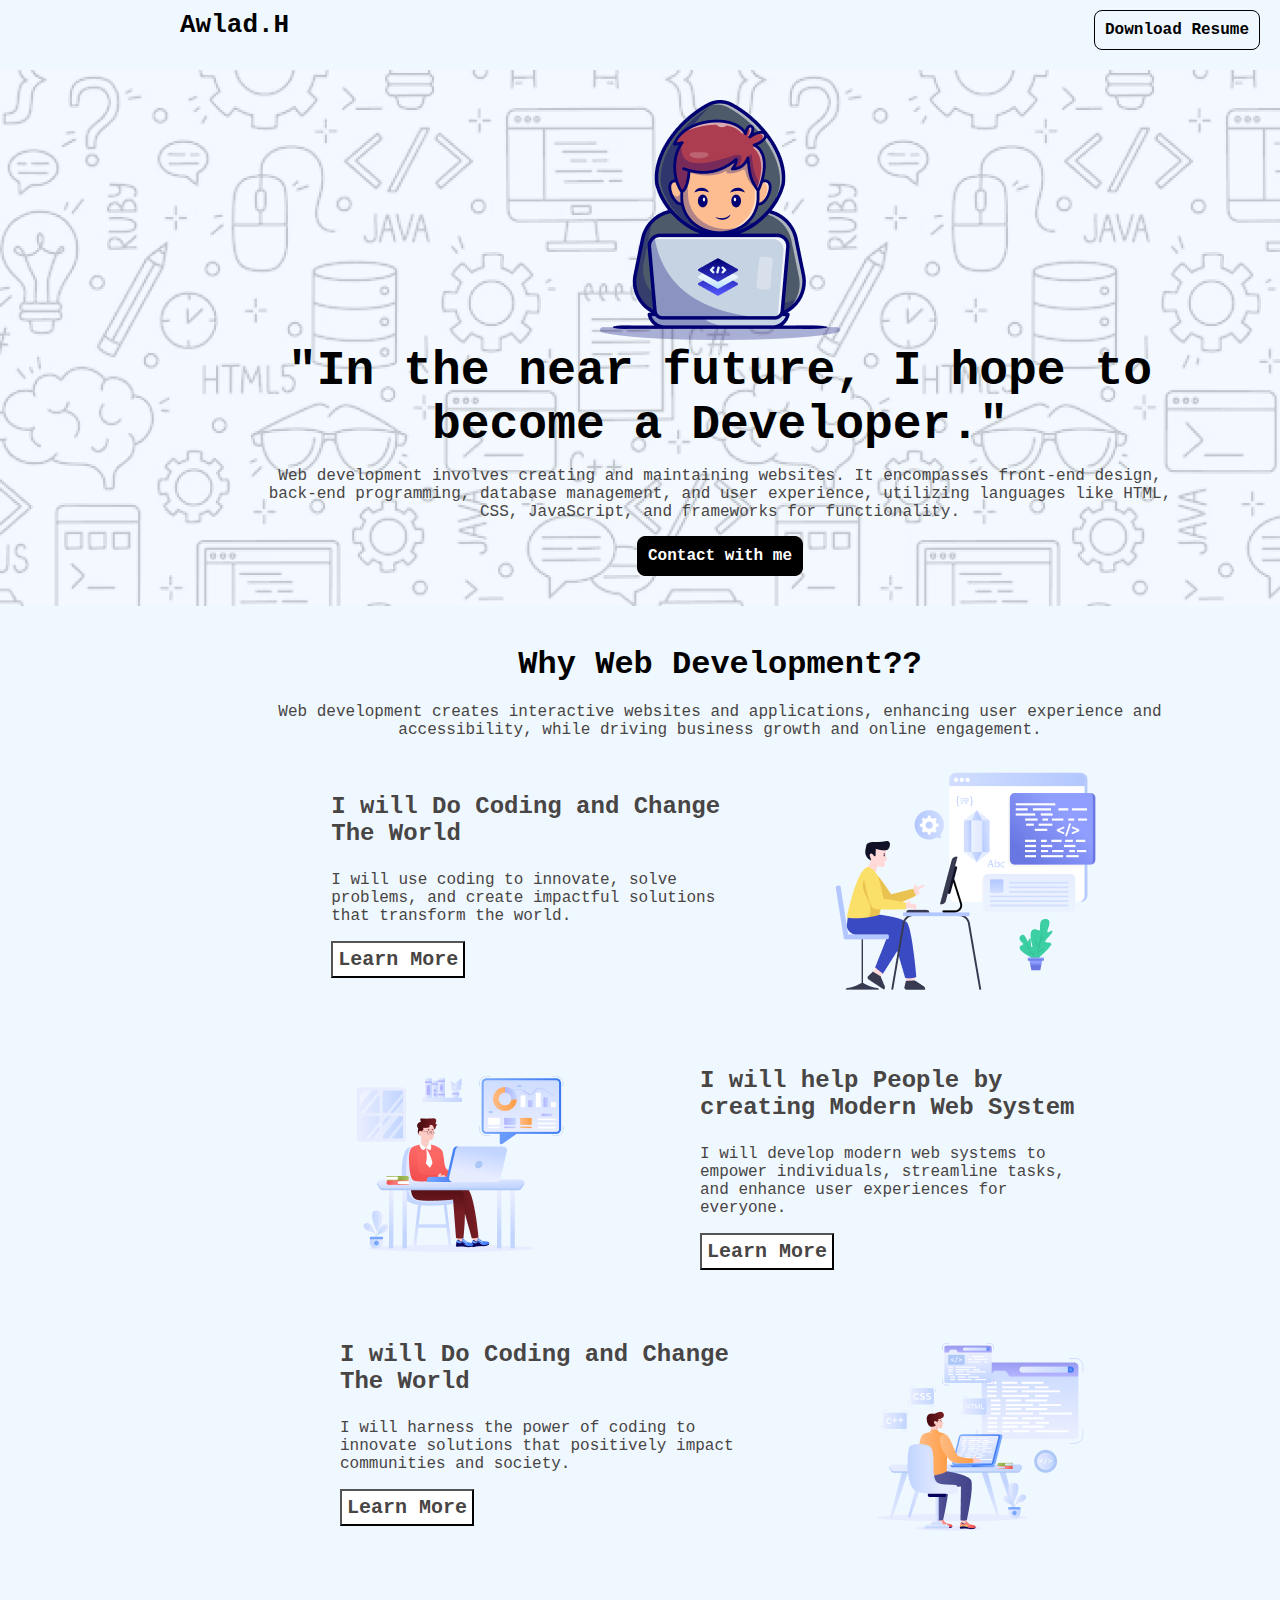
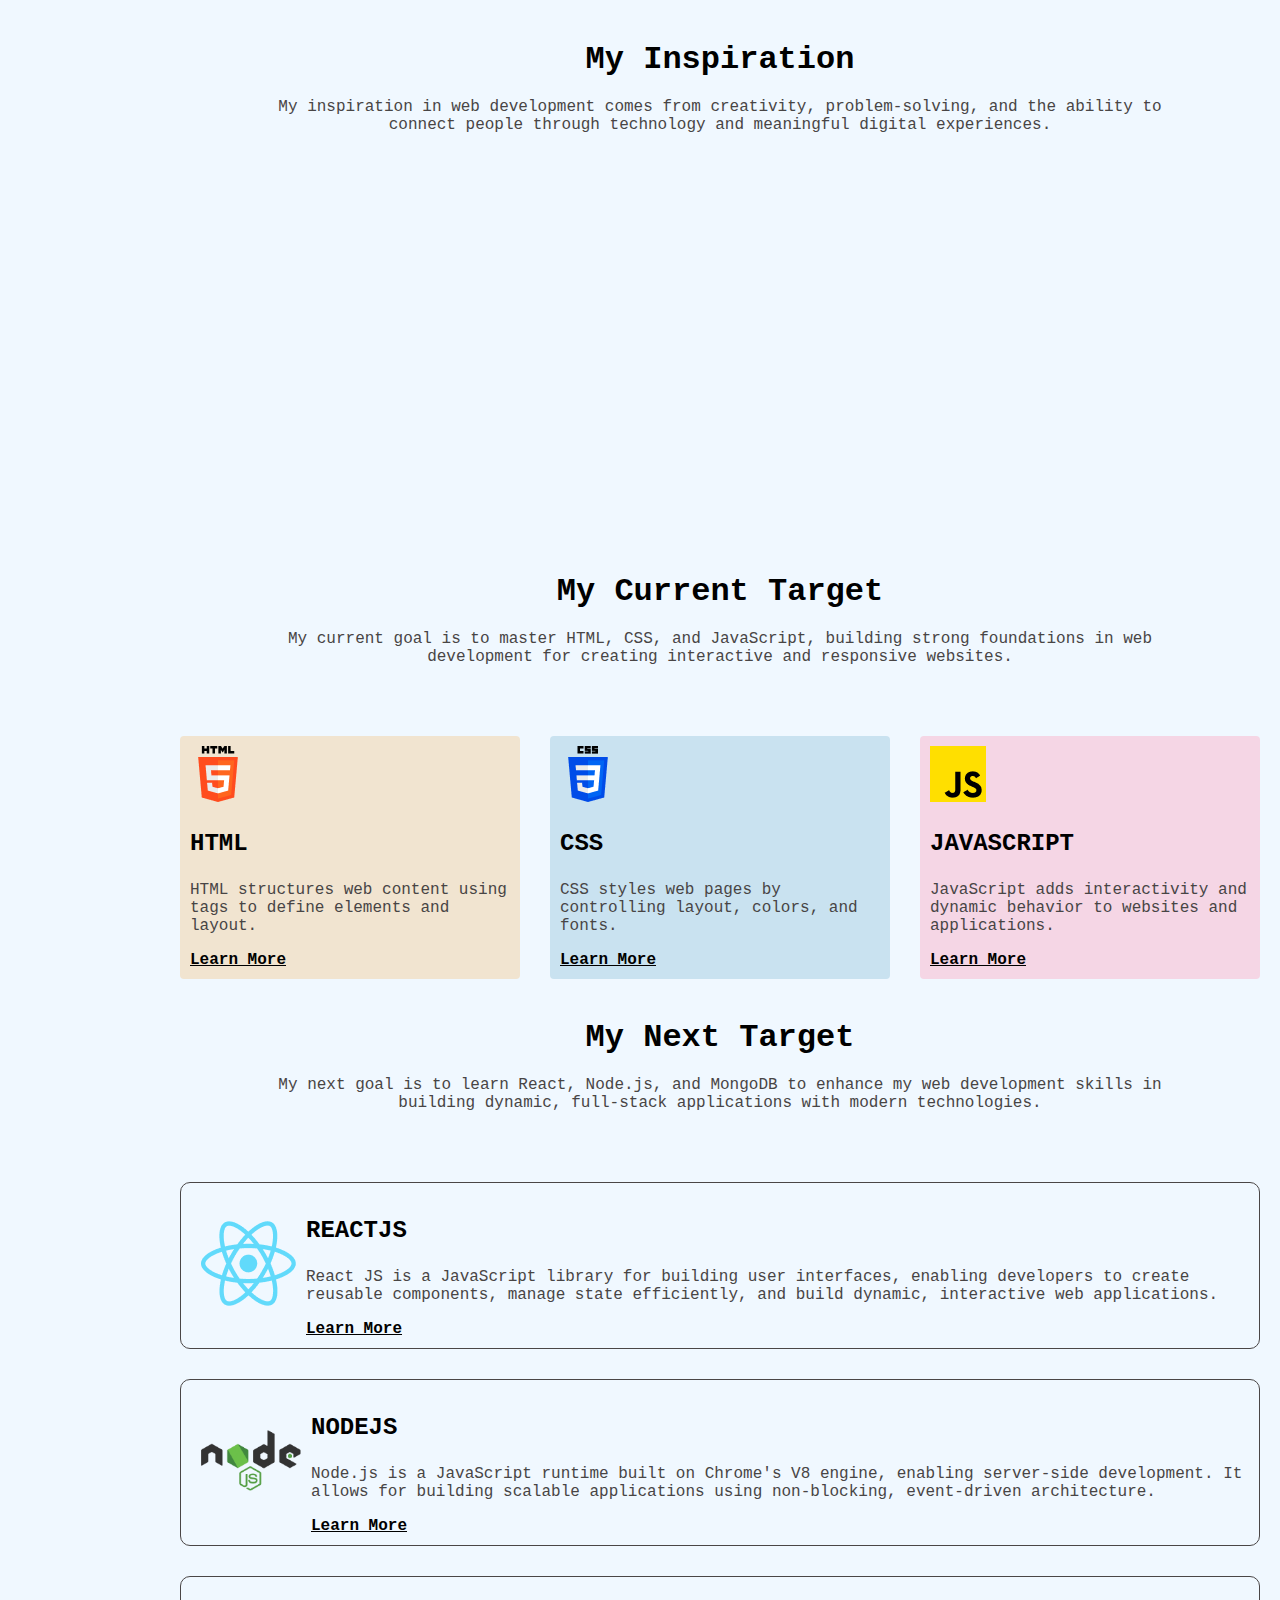
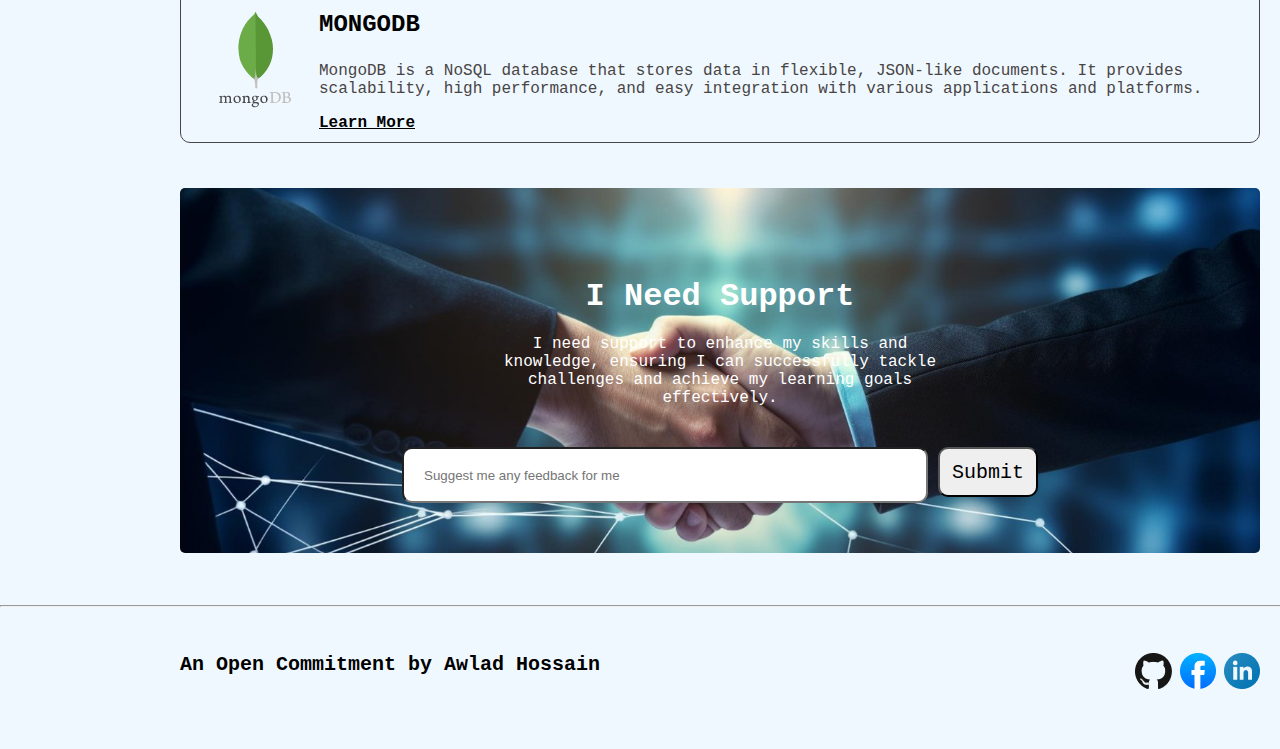
==== commit 6d3375a6: "footer complete" ====
--- a/index.html
+++ b/index.html
@@ -263,11 +263,25 @@
             </div>
         </section>
         <div class="input-div">
-            <input type="text" placeholder="Suggest me any feedback for me" style="width: 500px; height: 50px; border-radius: 10px; padding-left: 20px;">
+            <input type="text" placeholder="Suggest me any feedback for me" style="width: 500px; height: 50px; border-radius: 10px; padding-left: 20px; margin-right: 10px;">
             <button style=" width: 100px; height: 50px; border-radius: 10px; font-size: 20px; font-weight: 600px; font-family: monospace;">Submit</button>
         </div>
     </section>
     <!-- support section end -->
+<br><br><br>
+<hr>
+    <!-- footer section start -->
+     <footer class="footer">
+        <div class="footer-text">
+            An Open Commitment by Awlad Hossain
+        </div>
+        <div style="margin-top: 20px;">
+            <img src="assets/github.png" alt="github logo">
+            <img src="assets/facebook.png" alt="facebook logo">
+            <img src="assets/linkedin-icon 1.png" alt="linkedin logo">
+        </div>
+     </footer>
+    <!-- footer section end -->
 </body>
 
 </html>--- a/style.css
+++ b/style.css
@@ -180,12 +180,13 @@
 }
 
 /* My next target start */
-.frameowrk-container{
-    width: 1080px;
-    height: auto;
-    margin: auto;
-}
-.frame-work{
+.frameowrk-container {
+    width: 1080px;
+    height: auto;
+    margin: auto;
+}
+
+.frame-work {
     border: 1px solid rgb(74, 70, 70);
     border-radius: 10px;
     padding: 10px;
@@ -195,14 +196,15 @@
     align-items: center;
     margin: auto;
 }
-.frame-work-logo{
+
+.frame-work-logo {
     padding: 10px;
     width: 100px;
     height: auto;
 }
 
 /* support start */
-.support{
+.support {
     background: url(assets/handshake.jpg);
     background-repeat: no-repeat;
     background-size: cover;
@@ -211,8 +213,26 @@
     border-radius: 5px;
     padding: 50px;
 }
-.input-div{
+
+.input-div {
     display: flex;
     flex-direction: row;
     justify-content: center;
+}
+
+/* footer start */
+.footer {
+    padding: 20px;
+    width: 1080px;
+    margin: auto;
+    height: 60px;
+    display: flex;
+    flex-direction: row;
+    justify-content: space-between;
+}
+.footer-text{
+    font-size: 20px;
+    font-weight: 600;
+    color: black;
+    margin-top: 20px;
 }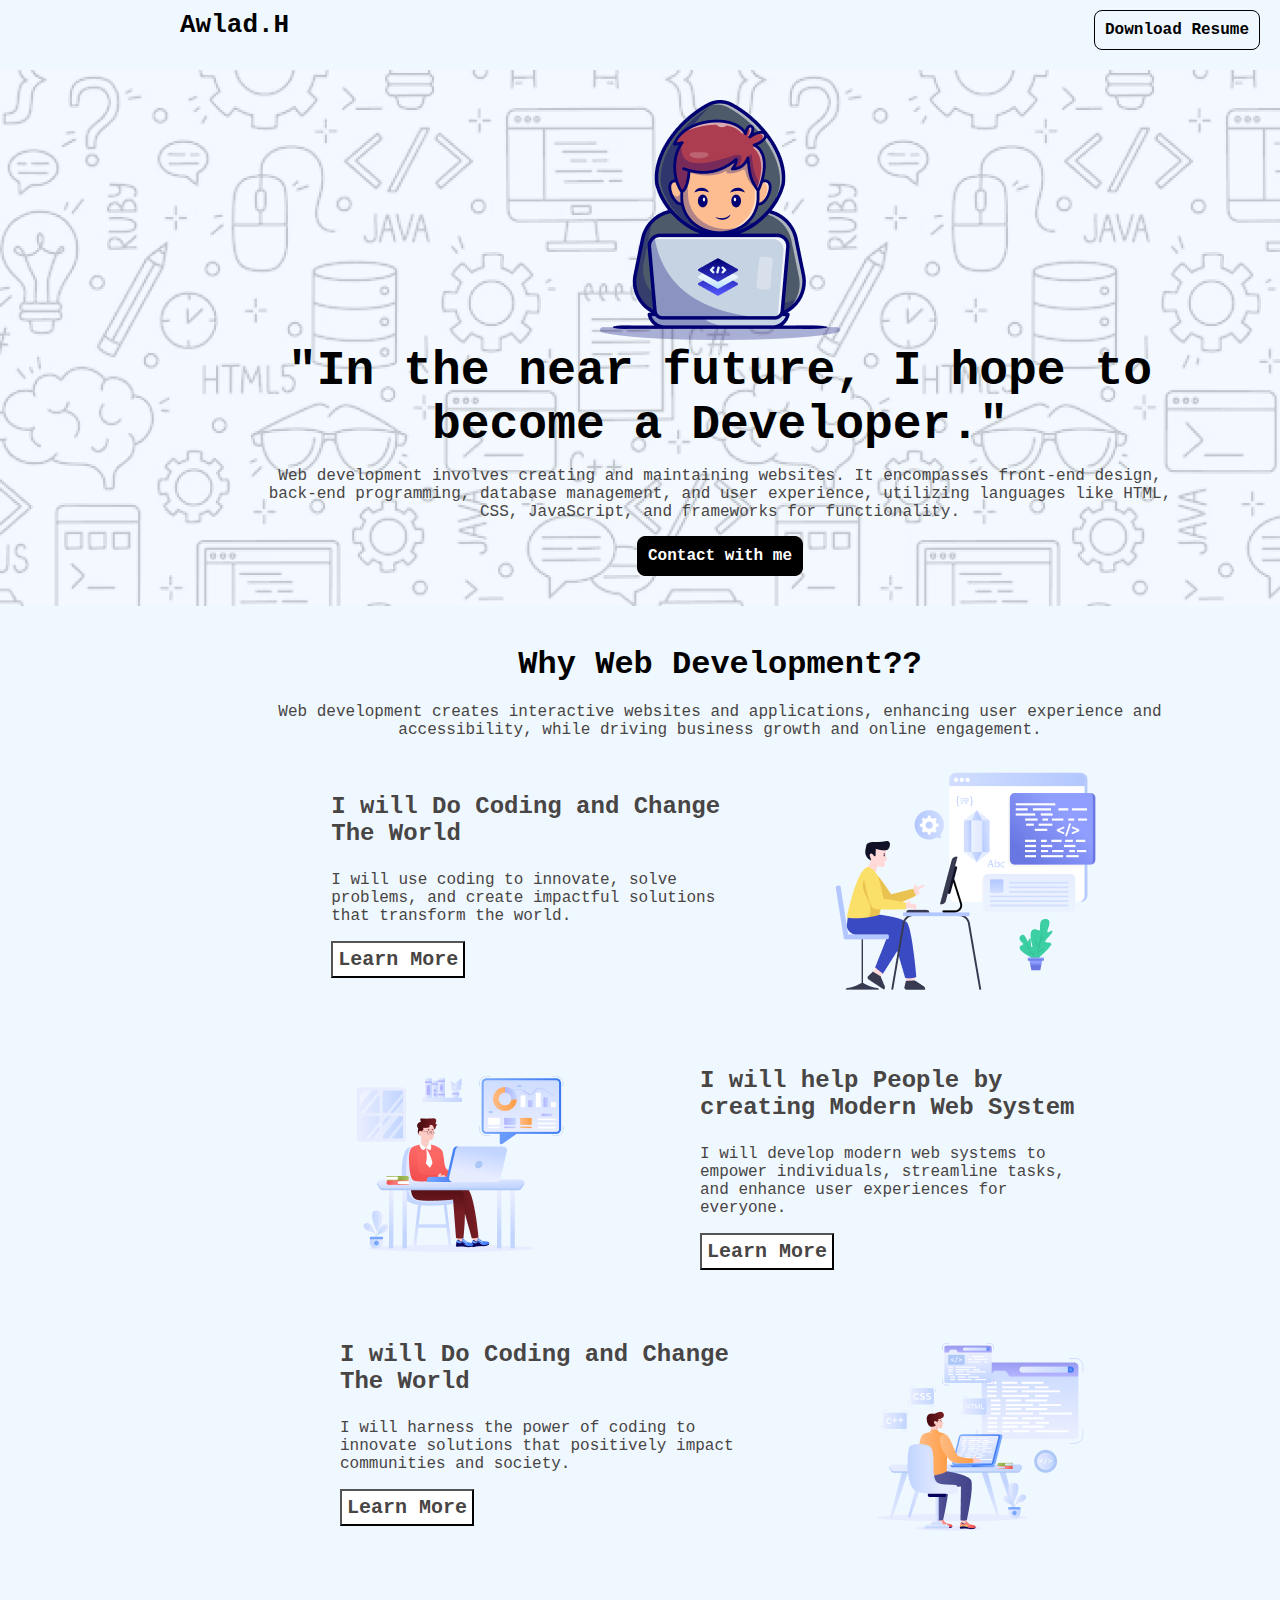
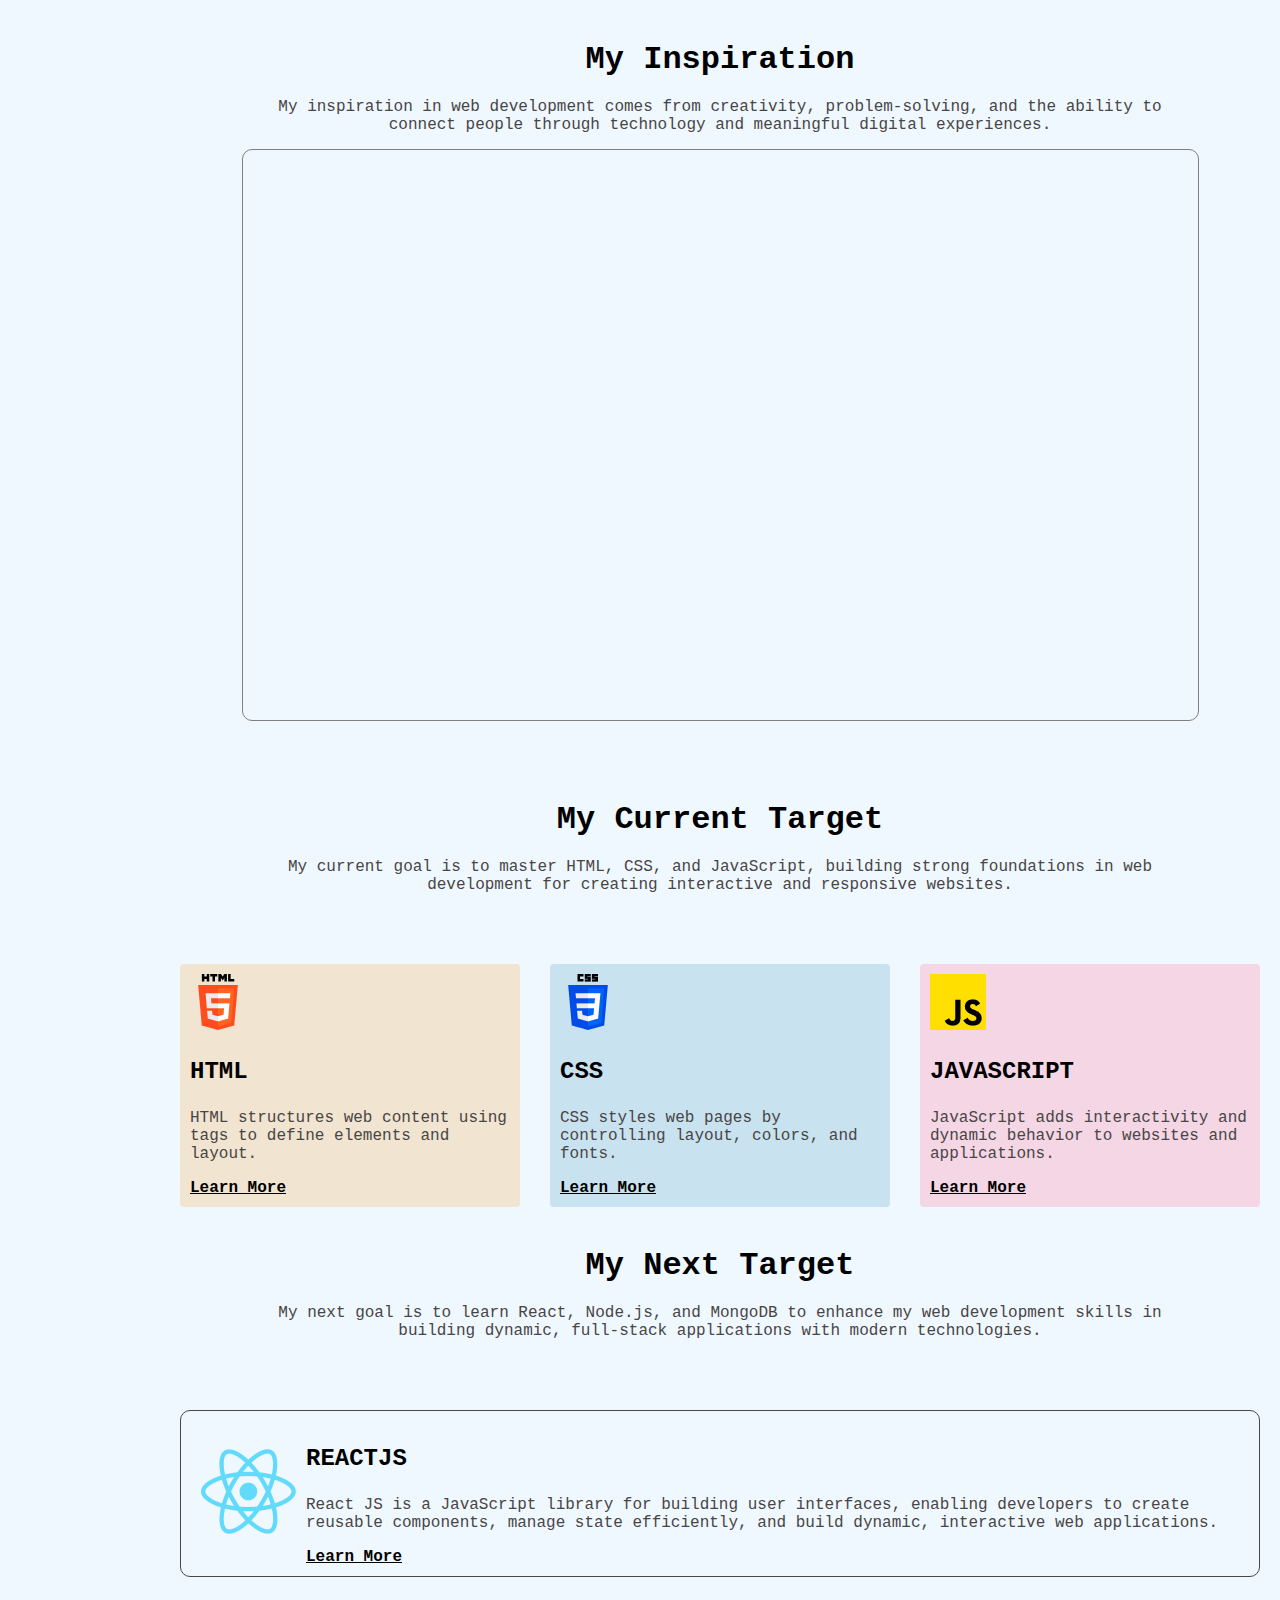
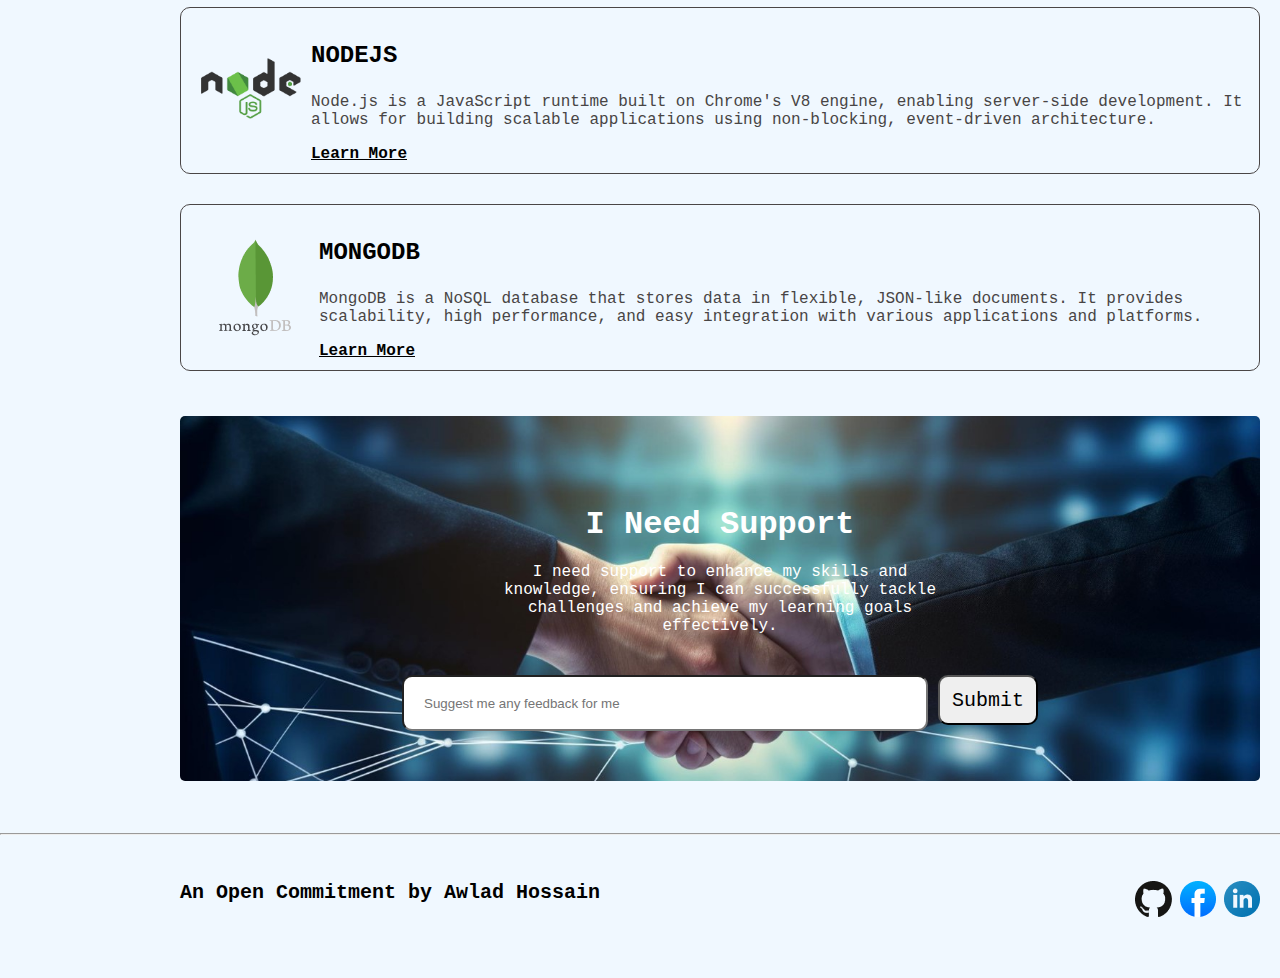
==== commit 4ae0071f: "final check complete" ====
--- a/index.html
+++ b/index.html
@@ -124,12 +124,13 @@
                 My inspiration in web development comes from creativity, problem-solving, and the ability to connect
                 people through technology and meaningful digital experiences.
             </div>
+            <br>
         </div>
         <div class="video">
             <iframe width="560" height="315" src="https://www.youtube.com/embed/5O5e0nnVulY?si=hA4VVkb2XfGZsvYY"
                 title="YouTube video player" frameborder="0"
                 allow="accelerometer; autoplay; clipboard-write; encrypted-media; gyroscope; picture-in-picture; web-share"
-                referrerpolicy="strict-origin-when-cross-origin" allowfullscreen></iframe>
+                referrerpolicy="strict-origin-when-cross-origin" allowfullscreen class="iframe"></iframe>
         </div>
     </section>
     <!-- My Inspiration end -->
--- a/style.css
+++ b/style.css
@@ -139,9 +139,18 @@
 /* My Inspiration start */
 .video {
     padding: 20px;
-    border-radius: 3px;
-    width: auto;
-    height: auto;
+    border-radius: 10px;
+    margin: auto;
+    width: 915px;
+    height: 530px;
+    border: 1px solid gray;
+    text-align: center;
+}
+.iframe{
+    width: 900px;
+    height: 520px;
+    border-radius: 10px;
+    margin: auto;
 }
 
 
